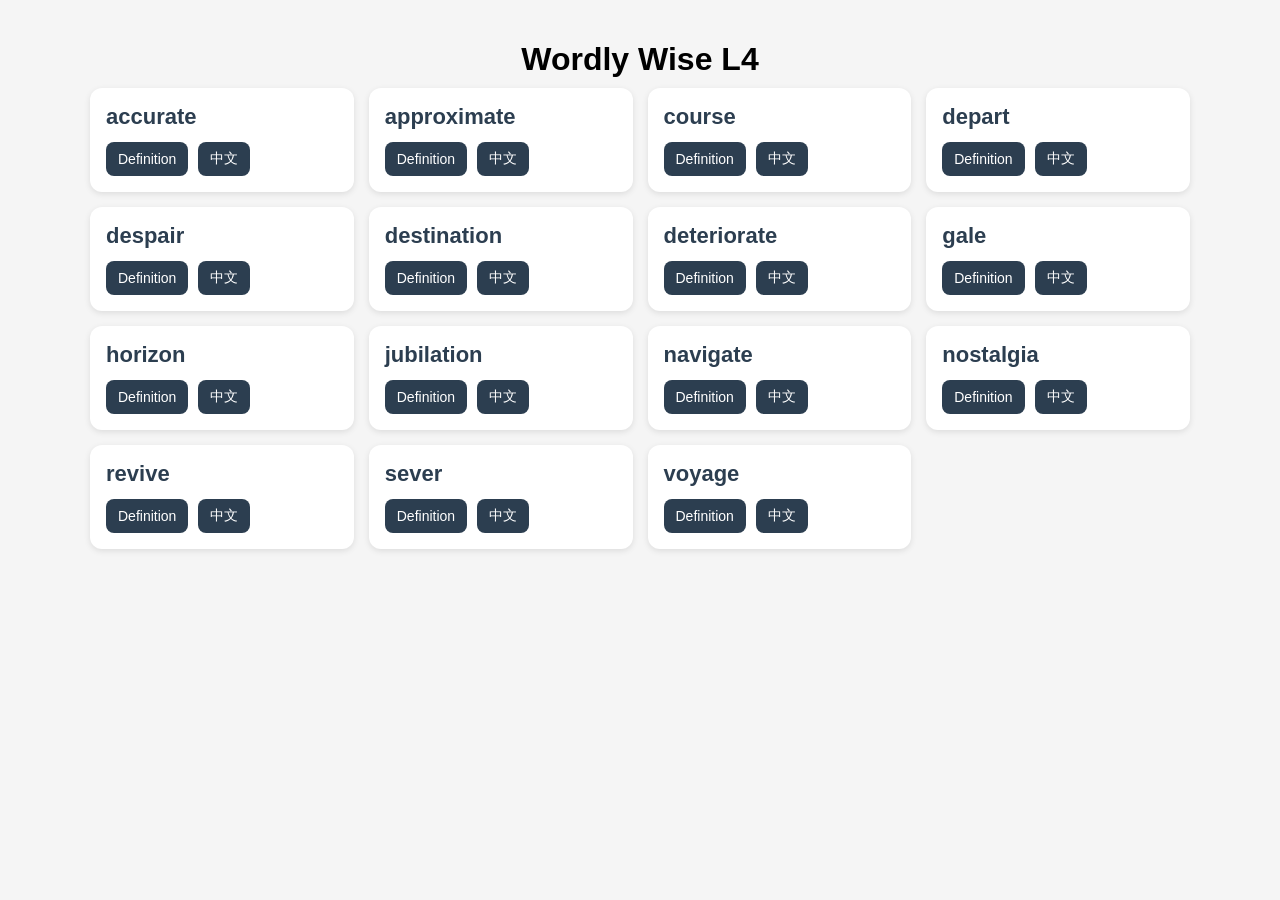
==== index.html @ 67506c8c "Publish Wordly Wise Lesson 4 page" ====
<!DOCTYPE html> <!-- 定義 HTML 文件類型 -->
<html lang="zh-Hant"> <!-- 網頁語言設定為繁體中文 -->

<head> <!-- 頁首開始 -->
  <meta charset="UTF-8"> <!-- 設定字元編碼 -->
  <meta name="viewport" content="width=device-width, initial-scale=1.0"> <!-- 設定手機版顯示比例 -->
  <title>Wordly Wise L4</title> <!-- 網頁標題 -->

  <style>
    /* CSS 開始 */
    body {
      /* 設定整體頁面樣式 */
      font-family: Arial, sans-serif;
      /* 設定字體 */
      padding: 20px;
      /* 設定內距 */
      background: #f5f5f5;
      /* 設定背景顏色 */
      margin: 0;
      /* 移除外距 */
    }

    /* body 結束 */

    h1 {
      /* 主標題樣式 */
      text-align: center;
      /* 文字置中 */
      margin-bottom: 10px;
      /* 下方間距 */
    }

    /* h1 結束 */

    .tip {
      /* 提示文字樣式 */
      text-align: center;
      /* 文字置中 */
      color: #666;
      /* 文字顏色 */
      margin-bottom: 25px;
      /* 下方間距 */
      line-height: 1.6;
      /* 行高 */
    }

    /* .tip 結束 */

    .container {
      /* 外層容器樣式 */
      max-width: 1100px;
      /* 最大寬度 */
      margin: 0 auto;
      /* 置中 */
    }

    /* .container 結束 */

    #container {
      /* 卡片容器樣式 */
      display: grid;
      /* 使用網格排版 */
      grid-template-columns: repeat(auto-fill, minmax(240px, 1fr));
      /* 自動換欄 */
      gap: 15px;
      /* 卡片間距 */
    }

    /* #container 結束 */

    .card {
      /* 單字卡片樣式 */
      background: white;
      /* 白色背景 */
      padding: 16px;
      /* 內距 */
      border-radius: 12px;
      /* 圓角 */
      box-shadow: 0 2px 6px rgba(0, 0, 0, 0.1);
      /* 陰影 */
    }

    /* .card 結束 */

    .word {
      /* 英文單字樣式 */
      font-size: 22px;
      /* 字體大小 */
      font-weight: bold;
      /* 粗體 */
      color: #2c3e50;
      /* 文字顏色 */
      cursor: pointer;
      /* 滑鼠變手指 */
      margin-bottom: 12px;
      /* 下方間距 */
    }

    /* .word 結束 */

    .button-group {
      /* 按鈕群組樣式 */
      display: flex;
      /* 使用 flex 排版 */
      gap: 10px;
      /* 按鈕間距 */
      flex-wrap: wrap;
      /* 按鈕過多時可換行 */
    }

    /* .button-group 結束 */

    button {
      /* 按鈕樣式 */
      padding: 8px 12px;
      /* 內距 */
      border: none;
      /* 移除邊框 */
      border-radius: 8px;
      /* 圓角 */
      background: #2c3e50;
      /* 背景顏色 */
      color: white;
      /* 文字顏色 */
      cursor: pointer;
      /* 滑鼠變手指 */
      font-size: 14px;
      /* 字體大小 */
    }

    /* button 結束 */

    button:hover {
      /* 滑鼠移上按鈕效果 */
      opacity: 0.9;
      /* 稍微透明 */
    }

    /* button:hover 結束 */

    .definition-box {
      /* 英文解釋區塊樣式 */
      display: none;
      /* 預設隱藏 */
      margin-top: 12px;
      /* 上方間距 */
      padding: 10px;
      /* 內距 */
      background: #f0f4f8;
      /* 淺色背景 */
      border-radius: 8px;
      /* 圓角 */
      color: #333;
      /* 文字顏色 */
      line-height: 1.7;
      /* 行高 */
      font-size: 14px;
      /* 字體大小 */
    }

    /* .definition-box 結束 */

    .translation-box {
      /* 中文翻譯區塊樣式 */
      display: none;
      /* 預設隱藏 */
      margin-top: 12px;
      /* 上方間距 */
      padding: 10px;
      /* 內距 */
      background: #fff7e6;
      /* 淺黃色背景 */
      border-radius: 8px;
      /* 圓角 */
      color: #333;
      /* 文字顏色 */
      line-height: 1.7;
      /* 行高 */
      font-size: 14px;
      /* 字體大小 */
    }

    /* .translation-box 結束 */

    .label {
      /* 小標籤樣式 */
      font-weight: bold;
      /* 粗體 */
      color: #1f2d3d;
      /* 文字顏色 */
    }

    /* .label 結束 */
  </style> <!-- CSS 結束 -->
</head> <!-- 頁首結束 -->

<body> <!-- 頁面主體開始 -->

  <div class="container"> <!-- 外層容器開始 -->
    <h1>Wordly Wise L4</h1> <!-- 主標題 -->
    <div id="container"></div> <!-- 卡片容器 -->
  </div> <!-- 外層容器結束 -->

  <script> // JavaScript 開始

    const words = [ // 建立單字資料陣列
      { // accurate 資料開始
        word: "accurate", // 單字
        translation: "準確的、精確的", // 中文意思
        definition: "Correct and exact; free from mistakes.", // 英文定義
        sentence: "The map is accurate, so we can trust it." // 英文例句
      }, // accurate 資料結束
      { // approximate 資料開始
        word: "approximate", // 單字
        translation: "大約的、近似的", // 中文意思
        definition: "Close to the real amount, number, or time, but not exact.", // 英文定義
        sentence: "The approximate cost of the trip is 500 dollars." // 英文例句
      }, // approximate 資料結束
      { // course 資料開始
        word: "course", // 單字
        translation: "課程；路線；方向", // 中文意思
        definition: "A set of classes on a subject, or the direction something moves in.", // 英文定義
        sentence: "She is taking a course in English writing." // 英文例句
      }, // course 資料結束
      { // depart 資料開始
        word: "depart", // 單字
        translation: "出發、離開", // 中文意思
        definition: "To leave a place, especially to start a journey.", // 英文定義
        sentence: "The train will depart at 8:30 in the morning." // 英文例句
      }, // depart 資料結束
      { // despair 資料開始
        word: "despair", // 單字
        translation: "絕望", // 中文意思
        definition: "A feeling of having no hope at all.", // 英文定義
        sentence: "He felt despair after hearing the bad news." // 英文例句
      }, // despair 資料結束
      { // destination 資料開始
        word: "destination", // 單字
        translation: "目的地", // 中文意思
        definition: "The place where someone is going or where something is sent.", // 英文定義
        sentence: "Taipei is our final destination." // 英文例句
      }, // destination 資料結束
      { // deteriorate 資料開始
        word: "deteriorate", // 單字
        translation: "惡化、變差", // 中文意思
        definition: "To become worse in condition, quality, or value.", // 英文定義
        sentence: "His health began to deteriorate during the winter." // 英文例句
      }, // deteriorate 資料結束
      { // gale 資料開始
        word: "gale", // 單字
        translation: "大風、強風", // 中文意思
        definition: "A very strong wind.", // 英文定義
        sentence: "The fishing boats stayed in the harbor because of the gale." // 英文例句
      }, // gale 資料結束
      { // horizon 資料開始
        word: "horizon", // 單字
        translation: "地平線；眼界、視野", // 中文意思
        definition: "The line where the earth and sky seem to meet; also the limit of what someone knows or experiences.", // 英文定義
        sentence: "As the sun set, it disappeared below the horizon." // 英文例句
      }, // horizon 資料結束
      { // jubilation 資料開始
        word: "jubilation", // 單字
        translation: "歡騰；喜悅", // 中文意思
        definition: "A feeling of great happiness and celebration.", // 英文定義
        sentence: "There was jubilation in the stadium after the team won." // 英文例句
      }, // jubilation 資料結束
      { // navigate 資料開始
        word: "navigate", // 單字
        translation: "航行；導航；找到路", // 中文意思
        definition: "To plan and direct the course of a ship, car, or person; to find the way.", // 英文定義
        sentence: "We used a map to navigate through the old town." // 英文例句
      }, // navigate 資料結束
      { // nostalgia 資料開始
        word: "nostalgia", // 單字
        translation: "懷舊；對往日時光的思念", // 中文意思
        definition: "A warm or sad feeling when thinking about the past.", // 英文定義
        sentence: "The old song filled her with nostalgia." // 英文例句
      }, // nostalgia 資料結束
      { // revive 資料開始
        word: "revive", // 單字
        translation: "使復甦；使恢復精神", // 中文意思
        definition: "To bring back to life, activity, or strength.", // 英文定義
        sentence: "A short break helped revive his energy." // 英文例句
      }, // revive 資料結束
      { // sever 資料開始
        word: "sever", // 單字
        translation: "切斷；中斷", // 中文意思
        definition: "To cut off completely or end a relationship or connection.", // 英文定義
        sentence: "The storm severed the power lines." // 英文例句
      }, // sever 資料結束
      { // voyage 資料開始
        word: "voyage", // 單字
        translation: "航海；航行；長途旅行", // 中文意思
        definition: "A long journey, especially by sea or in space.", // 英文定義
        sentence: "The sailors began their voyage across the Pacific." // 英文例句
      } // voyage 資料結束
    ]; // 單字資料陣列結束

    const container = document.getElementById("container"); // 取得卡片容器
    let voices = []; // 建立語音陣列

    function loadVoices() { // 載入語音函式開始
      voices = speechSynthesis.getVoices(); // 取得系統所有語音
    } // 載入語音函式結束

    loadVoices(); // 先執行一次載入語音
    speechSynthesis.onvoiceschanged = loadVoices; // 等語音真正載入完成後再更新

    function getSamanthaVoice() { // 尋找 Samantha 語音函式開始
      let voice = voices.find(v => v.name.includes("Samantha")); // 先找 Samantha
      if (voice) return voice; // 如果找到就直接回傳

      voice = voices.find(v => v.lang && v.lang.toLowerCase().startsWith("en")); // 如果沒有 Samantha，就找任一英文語音
      if (voice) return voice; // 如果找到英文語音就回傳

      return voices[0]; // 最後找不到就回傳第一個語音
    } // 尋找 Samantha 語音函式結束

    function speak(text) { // 朗讀函式開始
      speechSynthesis.cancel(); // 先取消前一個語音避免重疊

      const utter = new SpeechSynthesisUtterance(text); // 建立語音物件
      const voice = getSamanthaVoice(); // 取得要使用的語音

      if (voice) { // 如果有找到語音
        utter.voice = voice; // 指定語音
        utter.lang = voice.lang; // 指定語音語系
      } else { // 如果沒有語音
        utter.lang = "en-US"; // 預設備用語系
      } // 判斷結束

      utter.rate = 0.85; // 設定語速
      utter.pitch = 1; // 設定音高
      utter.volume = 1; // 設定音量

      speechSynthesis.speak(utter); // 開始播放語音
    } // 朗讀函式結束

    words.forEach(item => { // 逐一產生每張卡片開始
      const card = document.createElement("div"); // 建立卡片
      card.className = "card"; // 設定卡片 class

      const word = document.createElement("div"); // 建立單字區塊
      word.className = "word"; // 設定單字 class
      word.innerText = item.word; // 顯示單字
      word.onclick = () => speak(item.word); // 點擊時朗讀單字

      const buttonGroup = document.createElement("div"); // 建立按鈕群組
      buttonGroup.className = "button-group"; // 設定按鈕群組 class

      const definitionBtn = document.createElement("button"); // 建立 Definition 按鈕
      definitionBtn.innerText = "Definition"; // 設定按鈕文字

      const translationBtn = document.createElement("button"); // 建立中文按鈕
      translationBtn.innerText = "中文"; // 設定按鈕文字

      const definitionBox = document.createElement("div"); // 建立英文解釋區塊
      definitionBox.className = "definition-box"; // 設定英文解釋區塊 class
      definitionBox.innerHTML = `<span class="label">English Definition:</span><br>${item.definition}<br><br><span class="label">English Sentence:</span><br>${item.sentence}`; // 放入英文定義與例句

      const translationBox = document.createElement("div"); // 建立中文翻譯區塊
      translationBox.className = "translation-box"; // 設定中文翻譯區塊 class
      translationBox.innerHTML = `<span class="label">中文意思：</span><br>${item.translation}`; // 放入中文翻譯內容

      definitionBtn.onclick = () => { // Definition 按鈕事件開始
        if (definitionBox.style.display === "none" || definitionBox.style.display === "") { // 如果目前隱藏
          definitionBox.style.display = "block"; // 顯示英文解釋區塊
          definitionBtn.innerText = "隱藏 Definition"; // 修改按鈕文字
        } else { // 否則
          definitionBox.style.display = "none"; // 隱藏英文解釋區塊
          definitionBtn.innerText = "Definition"; // 恢復按鈕文字
        } // 判斷結束
      }; // Definition 按鈕事件結束

      translationBtn.onclick = () => { // 翻譯按鈕事件開始
        if (translationBox.style.display === "none" || translationBox.style.display === "") { // 如果目前隱藏
          translationBox.style.display = "block"; // 顯示中文翻譯區塊
          translationBtn.innerText = "隱藏中文"; // 修改按鈕文字
        } else { // 否則
          translationBox.style.display = "none"; // 隱藏中文翻譯區塊
          translationBtn.innerText = "中文"; // 恢復按鈕文字
        } // 判斷結束
      }; // 翻譯按鈕事件結束

      buttonGroup.appendChild(definitionBtn); // 把 Definition 按鈕加入按鈕群組
      buttonGroup.appendChild(translationBtn); // 把翻譯按鈕加入按鈕群組

      card.appendChild(word); // 把單字加入卡片
      card.appendChild(buttonGroup); // 把按鈕群組加入卡片
      card.appendChild(definitionBox); // 把英文解釋區塊加入卡片
      card.appendChild(translationBox); // 把中文翻譯區塊加入卡片

      container.appendChild(card); // 把整張卡片加入頁面
    }); // 逐一產生每張卡片結束

  </script> <!-- JavaScript 結束 -->

</body> <!-- 頁面主體結束 -->

</html> <!-- HTML 文件結束 -->
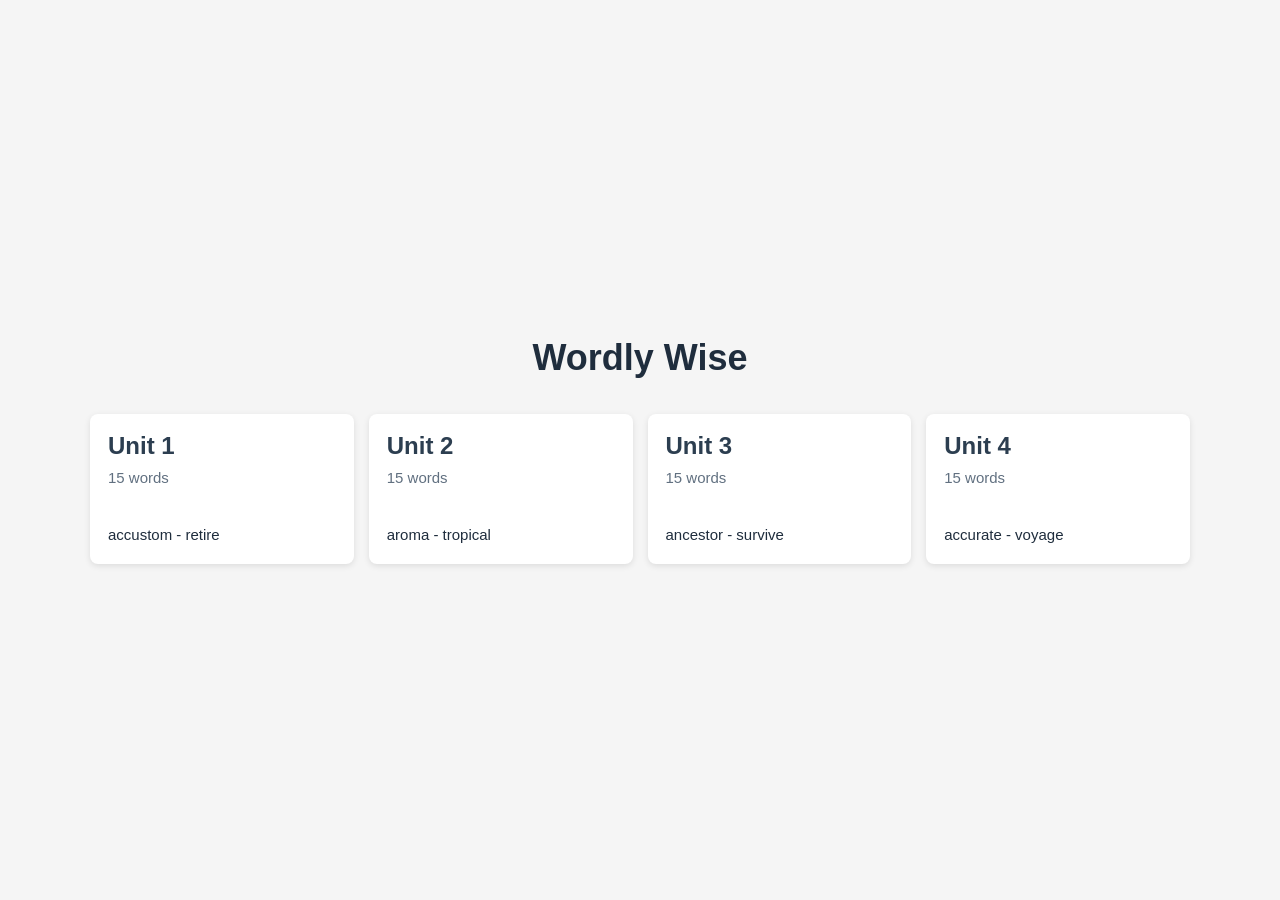
==== commit 4143e901: "Add Wordly Wise unit homepage" ====
--- a/index.html
+++ b/index.html
@@ -1,400 +1,24 @@
-<!DOCTYPE html> <!-- 定義 HTML 文件類型 -->
-<html lang="zh-Hant"> <!-- 網頁語言設定為繁體中文 -->
+<!DOCTYPE html>
+<html lang="zh-Hant">
 
-<head> <!-- 頁首開始 -->
-  <meta charset="UTF-8"> <!-- 設定字元編碼 -->
-  <meta name="viewport" content="width=device-width, initial-scale=1.0"> <!-- 設定手機版顯示比例 -->
-  <title>Wordly Wise L4</title> <!-- 網頁標題 -->
+<head>
+  <meta charset="UTF-8">
+  <meta name="viewport" content="width=device-width, initial-scale=1.0">
+  <title>Wordly Wise Units</title>
+  <link rel="stylesheet" href="styles.css">
+</head>
 
-  <style>
-    /* CSS 開始 */
-    body {
-      /* 設定整體頁面樣式 */
-      font-family: Arial, sans-serif;
-      /* 設定字體 */
-      padding: 20px;
-      /* 設定內距 */
-      background: #f5f5f5;
-      /* 設定背景顏色 */
-      margin: 0;
-      /* 移除外距 */
-    }
+<body>
+  <main class="container home-page">
+    <header class="page-header">
+      <h1>Wordly Wise</h1>
+    </header>
 
-    /* body 結束 */
+    <section id="unit-list" class="unit-grid" aria-label="Wordly Wise units"></section>
+  </main>
 
-    h1 {
-      /* 主標題樣式 */
-      text-align: center;
-      /* 文字置中 */
-      margin-bottom: 10px;
-      /* 下方間距 */
-    }
+  <script src="words-data.js"></script>
+  <script src="app.js"></script>
+</body>
 
-    /* h1 結束 */
-
-    .tip {
-      /* 提示文字樣式 */
-      text-align: center;
-      /* 文字置中 */
-      color: #666;
-      /* 文字顏色 */
-      margin-bottom: 25px;
-      /* 下方間距 */
-      line-height: 1.6;
-      /* 行高 */
-    }
-
-    /* .tip 結束 */
-
-    .container {
-      /* 外層容器樣式 */
-      max-width: 1100px;
-      /* 最大寬度 */
-      margin: 0 auto;
-      /* 置中 */
-    }
-
-    /* .container 結束 */
-
-    #container {
-      /* 卡片容器樣式 */
-      display: grid;
-      /* 使用網格排版 */
-      grid-template-columns: repeat(auto-fill, minmax(240px, 1fr));
-      /* 自動換欄 */
-      gap: 15px;
-      /* 卡片間距 */
-    }
-
-    /* #container 結束 */
-
-    .card {
-      /* 單字卡片樣式 */
-      background: white;
-      /* 白色背景 */
-      padding: 16px;
-      /* 內距 */
-      border-radius: 12px;
-      /* 圓角 */
-      box-shadow: 0 2px 6px rgba(0, 0, 0, 0.1);
-      /* 陰影 */
-    }
-
-    /* .card 結束 */
-
-    .word {
-      /* 英文單字樣式 */
-      font-size: 22px;
-      /* 字體大小 */
-      font-weight: bold;
-      /* 粗體 */
-      color: #2c3e50;
-      /* 文字顏色 */
-      cursor: pointer;
-      /* 滑鼠變手指 */
-      margin-bottom: 12px;
-      /* 下方間距 */
-    }
-
-    /* .word 結束 */
-
-    .button-group {
-      /* 按鈕群組樣式 */
-      display: flex;
-      /* 使用 flex 排版 */
-      gap: 10px;
-      /* 按鈕間距 */
-      flex-wrap: wrap;
-      /* 按鈕過多時可換行 */
-    }
-
-    /* .button-group 結束 */
-
-    button {
-      /* 按鈕樣式 */
-      padding: 8px 12px;
-      /* 內距 */
-      border: none;
-      /* 移除邊框 */
-      border-radius: 8px;
-      /* 圓角 */
-      background: #2c3e50;
-      /* 背景顏色 */
-      color: white;
-      /* 文字顏色 */
-      cursor: pointer;
-      /* 滑鼠變手指 */
-      font-size: 14px;
-      /* 字體大小 */
-    }
-
-    /* button 結束 */
-
-    button:hover {
-      /* 滑鼠移上按鈕效果 */
-      opacity: 0.9;
-      /* 稍微透明 */
-    }
-
-    /* button:hover 結束 */
-
-    .definition-box {
-      /* 英文解釋區塊樣式 */
-      display: none;
-      /* 預設隱藏 */
-      margin-top: 12px;
-      /* 上方間距 */
-      padding: 10px;
-      /* 內距 */
-      background: #f0f4f8;
-      /* 淺色背景 */
-      border-radius: 8px;
-      /* 圓角 */
-      color: #333;
-      /* 文字顏色 */
-      line-height: 1.7;
-      /* 行高 */
-      font-size: 14px;
-      /* 字體大小 */
-    }
-
-    /* .definition-box 結束 */
-
-    .translation-box {
-      /* 中文翻譯區塊樣式 */
-      display: none;
-      /* 預設隱藏 */
-      margin-top: 12px;
-      /* 上方間距 */
-      padding: 10px;
-      /* 內距 */
-      background: #fff7e6;
-      /* 淺黃色背景 */
-      border-radius: 8px;
-      /* 圓角 */
-      color: #333;
-      /* 文字顏色 */
-      line-height: 1.7;
-      /* 行高 */
-      font-size: 14px;
-      /* 字體大小 */
-    }
-
-    /* .translation-box 結束 */
-
-    .label {
-      /* 小標籤樣式 */
-      font-weight: bold;
-      /* 粗體 */
-      color: #1f2d3d;
-      /* 文字顏色 */
-    }
-
-    /* .label 結束 */
-  </style> <!-- CSS 結束 -->
-</head> <!-- 頁首結束 -->
-
-<body> <!-- 頁面主體開始 -->
-
-  <div class="container"> <!-- 外層容器開始 -->
-    <h1>Wordly Wise L4</h1> <!-- 主標題 -->
-    <div id="container"></div> <!-- 卡片容器 -->
-  </div> <!-- 外層容器結束 -->
-
-  <script> // JavaScript 開始
-
-    const words = [ // 建立單字資料陣列
-      { // accurate 資料開始
-        word: "accurate", // 單字
-        translation: "準確的、精確的", // 中文意思
-        definition: "Correct and exact; free from mistakes.", // 英文定義
-        sentence: "The map is accurate, so we can trust it." // 英文例句
-      }, // accurate 資料結束
-      { // approximate 資料開始
-        word: "approximate", // 單字
-        translation: "大約的、近似的", // 中文意思
-        definition: "Close to the real amount, number, or time, but not exact.", // 英文定義
-        sentence: "The approximate cost of the trip is 500 dollars." // 英文例句
-      }, // approximate 資料結束
-      { // course 資料開始
-        word: "course", // 單字
-        translation: "課程；路線；方向", // 中文意思
-        definition: "A set of classes on a subject, or the direction something moves in.", // 英文定義
-        sentence: "She is taking a course in English writing." // 英文例句
-      }, // course 資料結束
-      { // depart 資料開始
-        word: "depart", // 單字
-        translation: "出發、離開", // 中文意思
-        definition: "To leave a place, especially to start a journey.", // 英文定義
-        sentence: "The train will depart at 8:30 in the morning." // 英文例句
-      }, // depart 資料結束
-      { // despair 資料開始
-        word: "despair", // 單字
-        translation: "絕望", // 中文意思
-        definition: "A feeling of having no hope at all.", // 英文定義
-        sentence: "He felt despair after hearing the bad news." // 英文例句
-      }, // despair 資料結束
-      { // destination 資料開始
-        word: "destination", // 單字
-        translation: "目的地", // 中文意思
-        definition: "The place where someone is going or where something is sent.", // 英文定義
-        sentence: "Taipei is our final destination." // 英文例句
-      }, // destination 資料結束
-      { // deteriorate 資料開始
-        word: "deteriorate", // 單字
-        translation: "惡化、變差", // 中文意思
-        definition: "To become worse in condition, quality, or value.", // 英文定義
-        sentence: "His health began to deteriorate during the winter." // 英文例句
-      }, // deteriorate 資料結束
-      { // gale 資料開始
-        word: "gale", // 單字
-        translation: "大風、強風", // 中文意思
-        definition: "A very strong wind.", // 英文定義
-        sentence: "The fishing boats stayed in the harbor because of the gale." // 英文例句
-      }, // gale 資料結束
-      { // horizon 資料開始
-        word: "horizon", // 單字
-        translation: "地平線；眼界、視野", // 中文意思
-        definition: "The line where the earth and sky seem to meet; also the limit of what someone knows or experiences.", // 英文定義
-        sentence: "As the sun set, it disappeared below the horizon." // 英文例句
-      }, // horizon 資料結束
-      { // jubilation 資料開始
-        word: "jubilation", // 單字
-        translation: "歡騰；喜悅", // 中文意思
-        definition: "A feeling of great happiness and celebration.", // 英文定義
-        sentence: "There was jubilation in the stadium after the team won." // 英文例句
-      }, // jubilation 資料結束
-      { // navigate 資料開始
-        word: "navigate", // 單字
-        translation: "航行；導航；找到路", // 中文意思
-        definition: "To plan and direct the course of a ship, car, or person; to find the way.", // 英文定義
-        sentence: "We used a map to navigate through the old town." // 英文例句
-      }, // navigate 資料結束
-      { // nostalgia 資料開始
-        word: "nostalgia", // 單字
-        translation: "懷舊；對往日時光的思念", // 中文意思
-        definition: "A warm or sad feeling when thinking about the past.", // 英文定義
-        sentence: "The old song filled her with nostalgia." // 英文例句
-      }, // nostalgia 資料結束
-      { // revive 資料開始
-        word: "revive", // 單字
-        translation: "使復甦；使恢復精神", // 中文意思
-        definition: "To bring back to life, activity, or strength.", // 英文定義
-        sentence: "A short break helped revive his energy." // 英文例句
-      }, // revive 資料結束
-      { // sever 資料開始
-        word: "sever", // 單字
-        translation: "切斷；中斷", // 中文意思
-        definition: "To cut off completely or end a relationship or connection.", // 英文定義
-        sentence: "The storm severed the power lines." // 英文例句
-      }, // sever 資料結束
-      { // voyage 資料開始
-        word: "voyage", // 單字
-        translation: "航海；航行；長途旅行", // 中文意思
-        definition: "A long journey, especially by sea or in space.", // 英文定義
-        sentence: "The sailors began their voyage across the Pacific." // 英文例句
-      } // voyage 資料結束
-    ]; // 單字資料陣列結束
-
-    const container = document.getElementById("container"); // 取得卡片容器
-    let voices = []; // 建立語音陣列
-
-    function loadVoices() { // 載入語音函式開始
-      voices = speechSynthesis.getVoices(); // 取得系統所有語音
-    } // 載入語音函式結束
-
-    loadVoices(); // 先執行一次載入語音
-    speechSynthesis.onvoiceschanged = loadVoices; // 等語音真正載入完成後再更新
-
-    function getSamanthaVoice() { // 尋找 Samantha 語音函式開始
-      let voice = voices.find(v => v.name.includes("Samantha")); // 先找 Samantha
-      if (voice) return voice; // 如果找到就直接回傳
-
-      voice = voices.find(v => v.lang && v.lang.toLowerCase().startsWith("en")); // 如果沒有 Samantha，就找任一英文語音
-      if (voice) return voice; // 如果找到英文語音就回傳
-
-      return voices[0]; // 最後找不到就回傳第一個語音
-    } // 尋找 Samantha 語音函式結束
-
-    function speak(text) { // 朗讀函式開始
-      speechSynthesis.cancel(); // 先取消前一個語音避免重疊
-
-      const utter = new SpeechSynthesisUtterance(text); // 建立語音物件
-      const voice = getSamanthaVoice(); // 取得要使用的語音
-
-      if (voice) { // 如果有找到語音
-        utter.voice = voice; // 指定語音
-        utter.lang = voice.lang; // 指定語音語系
-      } else { // 如果沒有語音
-        utter.lang = "en-US"; // 預設備用語系
-      } // 判斷結束
-
-      utter.rate = 0.85; // 設定語速
-      utter.pitch = 1; // 設定音高
-      utter.volume = 1; // 設定音量
-
-      speechSynthesis.speak(utter); // 開始播放語音
-    } // 朗讀函式結束
-
-    words.forEach(item => { // 逐一產生每張卡片開始
-      const card = document.createElement("div"); // 建立卡片
-      card.className = "card"; // 設定卡片 class
-
-      const word = document.createElement("div"); // 建立單字區塊
-      word.className = "word"; // 設定單字 class
-      word.innerText = item.word; // 顯示單字
-      word.onclick = () => speak(item.word); // 點擊時朗讀單字
-
-      const buttonGroup = document.createElement("div"); // 建立按鈕群組
-      buttonGroup.className = "button-group"; // 設定按鈕群組 class
-
-      const definitionBtn = document.createElement("button"); // 建立 Definition 按鈕
-      definitionBtn.innerText = "Definition"; // 設定按鈕文字
-
-      const translationBtn = document.createElement("button"); // 建立中文按鈕
-      translationBtn.innerText = "中文"; // 設定按鈕文字
-
-      const definitionBox = document.createElement("div"); // 建立英文解釋區塊
-      definitionBox.className = "definition-box"; // 設定英文解釋區塊 class
-      definitionBox.innerHTML = `<span class="label">English Definition:</span><br>${item.definition}<br><br><span class="label">English Sentence:</span><br>${item.sentence}`; // 放入英文定義與例句
-
-      const translationBox = document.createElement("div"); // 建立中文翻譯區塊
-      translationBox.className = "translation-box"; // 設定中文翻譯區塊 class
-      translationBox.innerHTML = `<span class="label">中文意思：</span><br>${item.translation}`; // 放入中文翻譯內容
-
-      definitionBtn.onclick = () => { // Definition 按鈕事件開始
-        if (definitionBox.style.display === "none" || definitionBox.style.display === "") { // 如果目前隱藏
-          definitionBox.style.display = "block"; // 顯示英文解釋區塊
-          definitionBtn.innerText = "隱藏 Definition"; // 修改按鈕文字
-        } else { // 否則
-          definitionBox.style.display = "none"; // 隱藏英文解釋區塊
-          definitionBtn.innerText = "Definition"; // 恢復按鈕文字
-        } // 判斷結束
-      }; // Definition 按鈕事件結束
-
-      translationBtn.onclick = () => { // 翻譯按鈕事件開始
-        if (translationBox.style.display === "none" || translationBox.style.display === "") { // 如果目前隱藏
-          translationBox.style.display = "block"; // 顯示中文翻譯區塊
-          translationBtn.innerText = "隱藏中文"; // 修改按鈕文字
-        } else { // 否則
-          translationBox.style.display = "none"; // 隱藏中文翻譯區塊
-          translationBtn.innerText = "中文"; // 恢復按鈕文字
-        } // 判斷結束
-      }; // 翻譯按鈕事件結束
-
-      buttonGroup.appendChild(definitionBtn); // 把 Definition 按鈕加入按鈕群組
-      buttonGroup.appendChild(translationBtn); // 把翻譯按鈕加入按鈕群組
-
-      card.appendChild(word); // 把單字加入卡片
-      card.appendChild(buttonGroup); // 把按鈕群組加入卡片
-      card.appendChild(definitionBox); // 把英文解釋區塊加入卡片
-      card.appendChild(translationBox); // 把中文翻譯區塊加入卡片
-
-      container.appendChild(card); // 把整張卡片加入頁面
-    }); // 逐一產生每張卡片結束
-
-  </script> <!-- JavaScript 結束 -->
-
-</body> <!-- 頁面主體結束 -->
-
-</html> <!-- HTML 文件結束 -->+</html>
--- a/styles.css
+++ b/styles.css
@@ -0,0 +1,225 @@
+* {
+  box-sizing: border-box;
+}
+
+body {
+  margin: 0;
+  min-height: 100vh;
+  padding: 20px;
+  background: #f5f5f5;
+  color: #25313f;
+  font-family: Arial, "Noto Sans TC", sans-serif;
+}
+
+a {
+  color: inherit;
+  text-decoration: none;
+}
+
+.container {
+  max-width: 1100px;
+  margin: 0 auto;
+}
+
+.home-page {
+  display: flex;
+  min-height: calc(100vh - 40px);
+  flex-direction: column;
+  justify-content: center;
+}
+
+.page-header {
+  margin-bottom: 25px;
+  text-align: center;
+}
+
+h1 {
+  margin: 0 0 10px;
+  color: #1f2d3d;
+  font-size: 36px;
+  line-height: 1.2;
+}
+
+.tip {
+  margin: 0;
+  color: #666;
+  font-size: 16px;
+  line-height: 1.6;
+}
+
+.top-bar {
+  margin-bottom: 18px;
+}
+
+.back-link {
+  display: inline-flex;
+  min-height: 40px;
+  align-items: center;
+  gap: 8px;
+  border: 1px solid #d0d7de;
+  border-radius: 8px;
+  background: #ffffff;
+  color: #2c3e50;
+  font-weight: bold;
+  padding: 8px 14px;
+  box-shadow: 0 2px 6px rgba(0, 0, 0, 0.08);
+}
+
+.back-link::before {
+  content: "<";
+  font-size: 16px;
+  line-height: 1;
+}
+
+.unit-grid,
+.word-grid {
+  display: grid;
+  grid-template-columns: repeat(auto-fill, minmax(240px, 1fr));
+  gap: 15px;
+}
+
+.unit-card,
+.card {
+  border-radius: 8px;
+  background: #ffffff;
+  box-shadow: 0 2px 6px rgba(0, 0, 0, 0.1);
+}
+
+.unit-card {
+  display: flex;
+  min-height: 150px;
+  flex-direction: column;
+  justify-content: space-between;
+  padding: 18px;
+  transition: transform 0.18s ease, box-shadow 0.18s ease;
+}
+
+.unit-card:hover,
+.unit-card:focus-visible {
+  transform: translateY(-2px);
+  box-shadow: 0 8px 18px rgba(31, 45, 61, 0.14);
+  outline: none;
+}
+
+.unit-card-title {
+  margin: 0;
+  color: #2c3e50;
+  font-size: 24px;
+  line-height: 1.2;
+}
+
+.unit-card-count {
+  margin: 8px 0 0;
+  color: #617080;
+  font-size: 15px;
+}
+
+.unit-card-range {
+  margin: 22px 0 0;
+  color: #1f2d3d;
+  font-size: 15px;
+  line-height: 1.5;
+  word-break: break-word;
+}
+
+.card {
+  padding: 16px;
+}
+
+.word {
+  margin-bottom: 12px;
+  color: #2c3e50;
+  cursor: pointer;
+  font-size: 22px;
+  font-weight: bold;
+  line-height: 1.25;
+  word-break: break-word;
+}
+
+.word:focus-visible {
+  border-radius: 6px;
+  outline: 3px solid #9cc6f2;
+  outline-offset: 3px;
+}
+
+.button-group {
+  display: flex;
+  flex-wrap: wrap;
+  gap: 10px;
+}
+
+button {
+  min-width: 86px;
+  min-height: 36px;
+  border: none;
+  border-radius: 8px;
+  background: #2c3e50;
+  color: #ffffff;
+  cursor: pointer;
+  font-size: 14px;
+  padding: 8px 12px;
+}
+
+button:hover,
+button:focus-visible {
+  opacity: 0.9;
+}
+
+.definition-box,
+.translation-box {
+  display: none;
+  margin-top: 12px;
+  border-radius: 8px;
+  color: #333333;
+  font-size: 14px;
+  line-height: 1.7;
+  padding: 10px;
+}
+
+.definition-box {
+  background: #f0f4f8;
+}
+
+.translation-box {
+  background: #fff7e6;
+}
+
+.definition-box.is-visible,
+.translation-box.is-visible {
+  display: block;
+}
+
+.label {
+  color: #1f2d3d;
+  font-weight: bold;
+}
+
+.error-message {
+  border-radius: 8px;
+  background: #fff7e6;
+  color: #604300;
+  margin: 0;
+  padding: 14px;
+  text-align: center;
+}
+
+@media (max-width: 600px) {
+  body {
+    padding: 14px;
+  }
+
+  .home-page {
+    min-height: calc(100vh - 28px);
+    justify-content: flex-start;
+    padding-top: 28px;
+  }
+
+  h1 {
+    font-size: 30px;
+  }
+
+  .unit-grid,
+  .word-grid {
+    grid-template-columns: 1fr;
+  }
+}
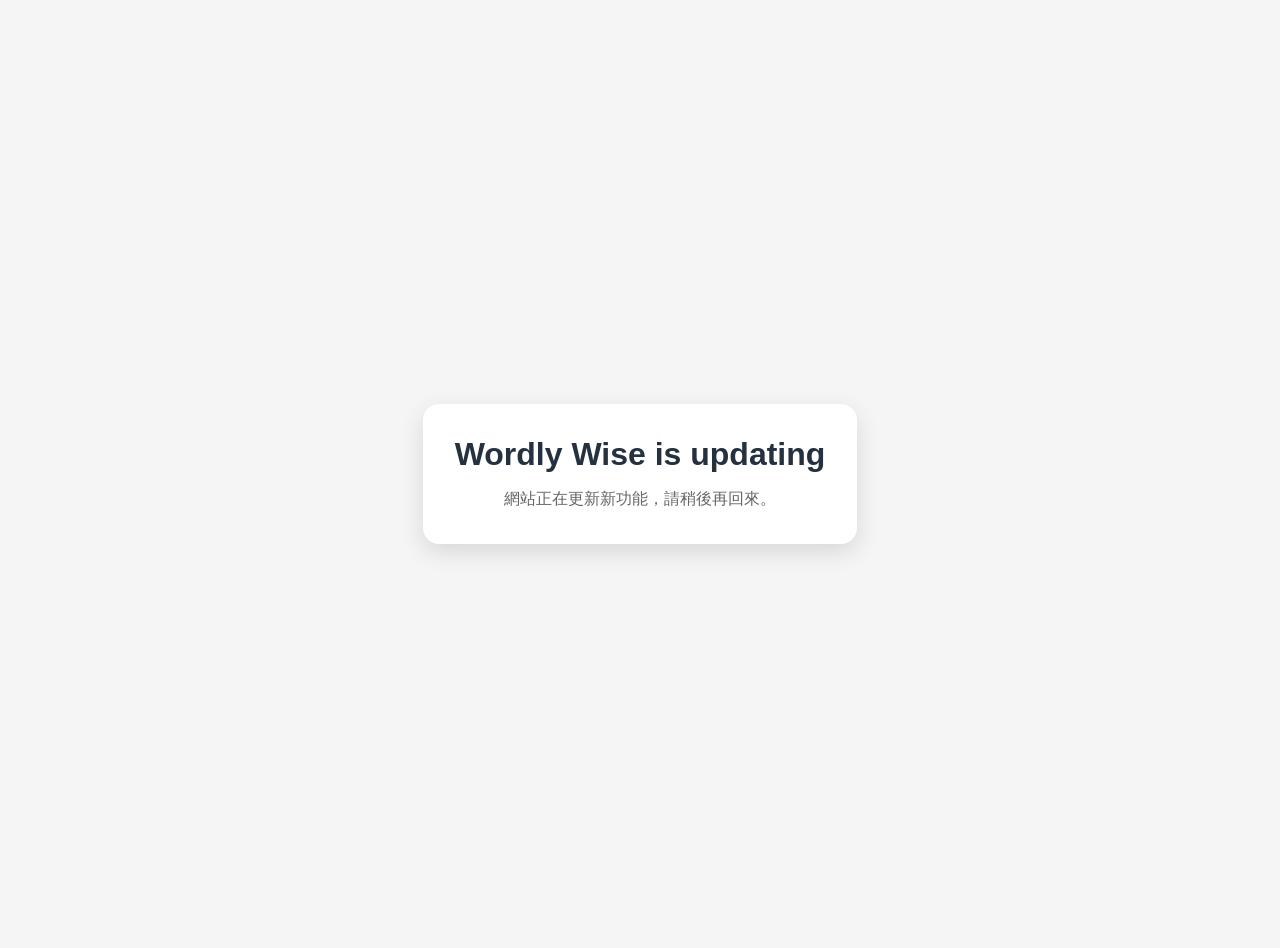
==== commit e1bee838: "Temporarily take down Wordly Wise for speech update" ====
--- a/index.html
+++ b/index.html
@@ -1,24 +1,48 @@
 <!DOCTYPE html>
 <html lang="zh-Hant">
-
 <head>
   <meta charset="UTF-8">
   <meta name="viewport" content="width=device-width, initial-scale=1.0">
-  <title>Wordly Wise Units</title>
-  <link rel="stylesheet" href="styles.css">
+  <title>Wordly Wise Updating</title>
+  <style>
+    body {
+      margin: 0;
+      min-height: 100vh;
+      display: flex;
+      align-items: center;
+      justify-content: center;
+      background: #f5f5f5;
+      color: #25313f;
+      font-family: Arial, "Noto Sans TC", sans-serif;
+      text-align: center;
+      padding: 24px;
+    }
+
+    .box {
+      max-width: 560px;
+      background: white;
+      border-radius: 16px;
+      padding: 32px;
+      box-shadow: 0 8px 24px rgba(0, 0, 0, 0.12);
+    }
+
+    h1 {
+      margin: 0 0 12px;
+      font-size: 32px;
+    }
+
+    p {
+      margin: 0;
+      color: #666;
+      line-height: 1.7;
+      font-size: 16px;
+    }
+  </style>
 </head>
-
 <body>
-  <main class="container home-page">
-    <header class="page-header">
-      <h1>Wordly Wise</h1>
-    </header>
-
-    <section id="unit-list" class="unit-grid" aria-label="Wordly Wise units"></section>
-  </main>
-
-  <script src="words-data.js"></script>
-  <script src="app.js"></script>
+  <div class="box">
+    <h1>Wordly Wise is updating</h1>
+    <p>網站正在更新新功能，請稍後再回來。</p>
+  </div>
 </body>
-
 </html>
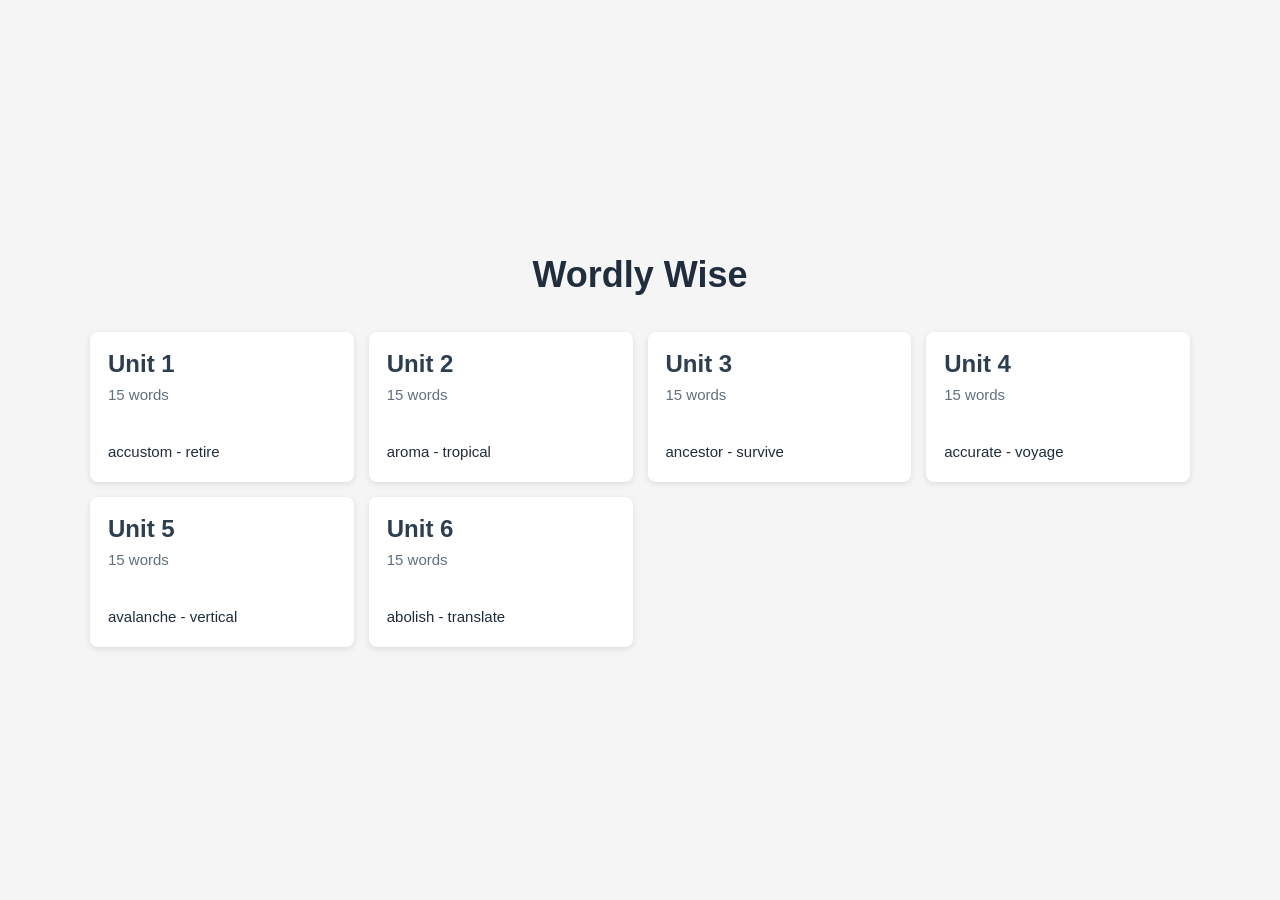
==== commit 1b216813: "Make all English text speakable - Restore main website from maintenance page - Add Unit 6 to unitOrd" ====
--- a/index.html
+++ b/index.html
@@ -1,48 +1,24 @@
 <!DOCTYPE html>
 <html lang="zh-Hant">
+
 <head>
   <meta charset="UTF-8">
   <meta name="viewport" content="width=device-width, initial-scale=1.0">
-  <title>Wordly Wise Updating</title>
-  <style>
-    body {
-      margin: 0;
-      min-height: 100vh;
-      display: flex;
-      align-items: center;
-      justify-content: center;
-      background: #f5f5f5;
-      color: #25313f;
-      font-family: Arial, "Noto Sans TC", sans-serif;
-      text-align: center;
-      padding: 24px;
-    }
+  <title>Wordly Wise Units</title>
+  <link rel="stylesheet" href="styles.css">
+</head>
 
-    .box {
-      max-width: 560px;
-      background: white;
-      border-radius: 16px;
-      padding: 32px;
-      box-shadow: 0 8px 24px rgba(0, 0, 0, 0.12);
-    }
+<body>
+  <main class="container home-page">
+    <header class="page-header">
+      <h1>Wordly Wise</h1>
+    </header>
 
-    h1 {
-      margin: 0 0 12px;
-      font-size: 32px;
-    }
+    <section id="unit-list" class="unit-grid" aria-label="Wordly Wise units"></section>
+  </main>
 
-    p {
-      margin: 0;
-      color: #666;
-      line-height: 1.7;
-      font-size: 16px;
-    }
-  </style>
-</head>
-<body>
-  <div class="box">
-    <h1>Wordly Wise is updating</h1>
-    <p>網站正在更新新功能，請稍後再回來。</p>
-  </div>
+  <script src="words-data.js"></script>
+  <script src="app.js"></script>
 </body>
+
 </html>
--- a/styles.css
+++ b/styles.css
@@ -0,0 +1,237 @@
+* {
+  box-sizing: border-box;
+}
+
+body {
+  margin: 0;
+  min-height: 100vh;
+  padding: 20px;
+  background: #f5f5f5;
+  color: #25313f;
+  font-family: Arial, "Noto Sans TC", sans-serif;
+}
+
+a {
+  color: inherit;
+  text-decoration: none;
+}
+
+.container {
+  max-width: 1100px;
+  margin: 0 auto;
+}
+
+.home-page {
+  display: flex;
+  min-height: calc(100vh - 40px);
+  flex-direction: column;
+  justify-content: center;
+}
+
+.page-header {
+  margin-bottom: 25px;
+  text-align: center;
+}
+
+h1 {
+  margin: 0 0 10px;
+  color: #1f2d3d;
+  font-size: 36px;
+  line-height: 1.2;
+}
+
+.tip {
+  margin: 0;
+  color: #666;
+  font-size: 16px;
+  line-height: 1.6;
+}
+
+.top-bar {
+  margin-bottom: 18px;
+}
+
+.back-link {
+  display: inline-flex;
+  min-height: 40px;
+  align-items: center;
+  gap: 8px;
+  border: 1px solid #d0d7de;
+  border-radius: 8px;
+  background: #ffffff;
+  color: #2c3e50;
+  font-weight: bold;
+  padding: 8px 14px;
+  box-shadow: 0 2px 6px rgba(0, 0, 0, 0.08);
+}
+
+.back-link::before {
+  content: "<";
+  font-size: 16px;
+  line-height: 1;
+}
+
+.unit-grid,
+.word-grid {
+  display: grid;
+  grid-template-columns: repeat(auto-fill, minmax(240px, 1fr));
+  gap: 15px;
+}
+
+.unit-card,
+.card {
+  border-radius: 8px;
+  background: #ffffff;
+  box-shadow: 0 2px 6px rgba(0, 0, 0, 0.1);
+}
+
+.unit-card {
+  display: flex;
+  min-height: 150px;
+  flex-direction: column;
+  justify-content: space-between;
+  padding: 18px;
+  transition: transform 0.18s ease, box-shadow 0.18s ease;
+}
+
+.unit-card:hover,
+.unit-card:focus-visible {
+  transform: translateY(-2px);
+  box-shadow: 0 8px 18px rgba(31, 45, 61, 0.14);
+  outline: none;
+}
+
+.unit-card-title {
+  margin: 0;
+  color: #2c3e50;
+  font-size: 24px;
+  line-height: 1.2;
+}
+
+.unit-card-count {
+  margin: 8px 0 0;
+  color: #617080;
+  font-size: 15px;
+}
+
+.unit-card-range {
+  margin: 22px 0 0;
+  color: #1f2d3d;
+  font-size: 15px;
+  line-height: 1.5;
+  word-break: break-word;
+}
+
+.card {
+  padding: 16px;
+}
+
+.word {
+  margin-bottom: 12px;
+  color: #2c3e50;
+  font-size: 22px;
+  font-weight: bold;
+  line-height: 1.25;
+  word-break: break-word;
+}
+
+.speakable-text {
+  cursor: pointer;
+  transition: opacity 0.2s ease;
+}
+
+.speakable-text:hover {
+  opacity: 0.7;
+}
+
+.speakable-text:active {
+  opacity: 0.5;
+}
+
+.speakable-text:focus-visible {
+  border-radius: 6px;
+  outline: 3px solid #9cc6f2;
+  outline-offset: 3px;
+}
+
+.button-group {
+  display: flex;
+  flex-wrap: wrap;
+  gap: 10px;
+}
+
+button {
+  min-width: 86px;
+  min-height: 36px;
+  border: none;
+  border-radius: 8px;
+  background: #2c3e50;
+  color: #ffffff;
+  cursor: pointer;
+  font-size: 14px;
+  padding: 8px 12px;
+}
+
+button:hover,
+button:focus-visible {
+  opacity: 0.9;
+}
+
+.definition-box,
+.translation-box {
+  display: none;
+  margin-top: 12px;
+  border-radius: 8px;
+  color: #333333;
+  font-size: 14px;
+  line-height: 1.7;
+  padding: 10px;
+}
+
+.definition-box {
+  background: #f0f4f8;
+}
+
+.translation-box {
+  background: #fff7e6;
+}
+
+.definition-box.is-visible,
+.translation-box.is-visible {
+  display: block;
+}
+
+.label {
+  color: #1f2d3d;
+  font-weight: bold;
+}
+
+.error-message {
+  border-radius: 8px;
+  background: #fff7e6;
+  color: #604300;
+  margin: 0;
+  padding: 14px;
+  text-align: center;
+}
+
+@media (max-width: 600px) {
+  body {
+    padding: 14px;
+  }
+
+  .home-page {
+    min-height: calc(100vh - 28px);
+    justify-content: flex-start;
+    padding-top: 28px;
+  }
+
+  h1 {
+    font-size: 30px;
+  }
+
+  .unit-grid,
+  .word-grid {
+    grid-template-columns: 1fr;
+  }
+}
